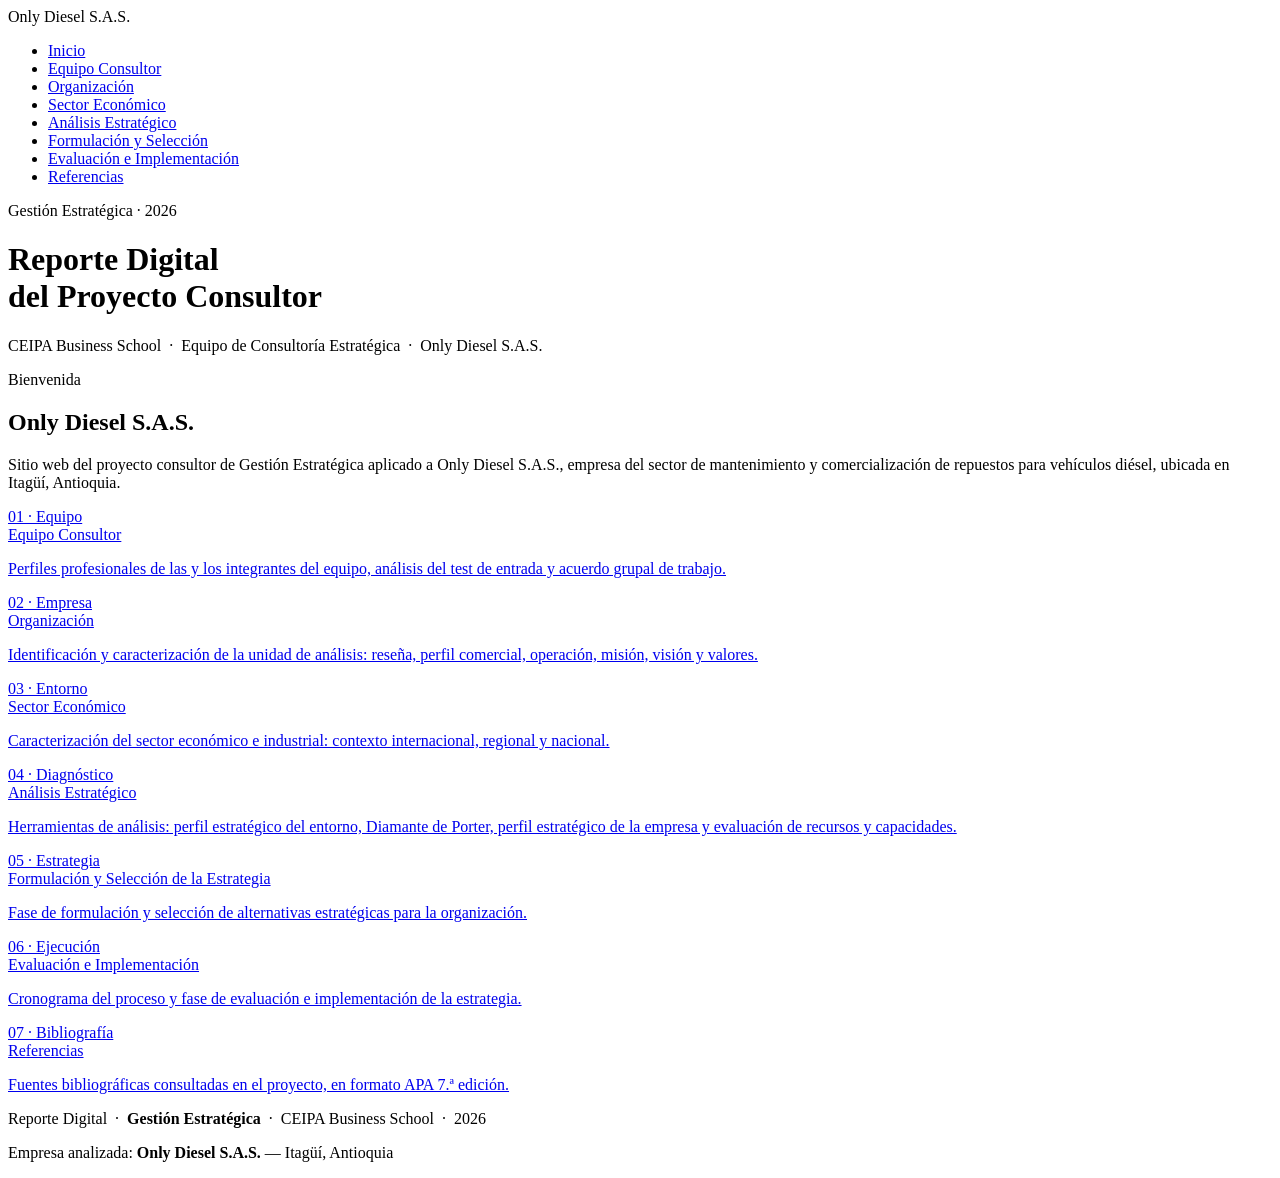
==== index.html @ 91bda651 "Add files via upload" ====
<!DOCTYPE html>
<html lang="es">
<head>
    <meta charset="UTF-8">
    <meta name="viewport" content="width=device-width, initial-scale=1.0">
    <title>Inicio · Gestión Estratégica · Only Diesel S.A.S.</title>
    <link rel="stylesheet" href="assets/css/estilos.css">
</head>
<body>

<nav>
    <div class="nav-brand"><span class="dot"></span> Only Diesel S.A.S.</div>
    <ul class="nav-links" id="navLinks">
        <li><a href="index.html" class="active" onclick="closeMenu()">Inicio</a></li>
        <li><a href="equipo.html" onclick="closeMenu()">Equipo Consultor</a></li>
        <li><a href="organizacion.html" onclick="closeMenu()">Organización</a></li>
        <li><a href="sector.html" onclick="closeMenu()">Sector Económico</a></li>
        <li><a href="analisis.html" onclick="closeMenu()">Análisis Estratégico</a></li>
        <li><a href="formulacion.html" onclick="closeMenu()">Formulación y Selección</a></li>
        <li><a href="evaluacion.html" onclick="closeMenu()">Evaluación e Implementación</a></li>
        <li><a href="referencias.html" onclick="closeMenu()">Referencias</a></li>
    </ul>
    <div class="hamburger" onclick="toggleMenu()" aria-label="Abrir menú"><span></span><span></span><span></span></div>
</nav>

<header class="hero">
    <div class="hero-badge">Gestión Estratégica · 2026</div>
    <h1>Reporte Digital<br>del Proyecto Consultor</h1>
    <p>CEIPA Business School &nbsp;·&nbsp; Equipo de Consultoría Estratégica &nbsp;·&nbsp; Only Diesel S.A.S.</p>
</header>

<section>
    <div class="section-header">
        <span class="section-tag">Bienvenida</span>
        <h2>Only Diesel S.A.S.</h2>
        <p>Sitio web del proyecto consultor de Gestión Estratégica aplicado a Only Diesel S.A.S., empresa del sector de mantenimiento y comercialización de repuestos para vehículos diésel, ubicada en Itagüí, Antioquia.</p>
    </div>

    <div class="index-grid">
        <a class="index-card" href="equipo.html">
            <div class="company-card">
                <div class="index-num">01 · Equipo</div>
                <div class="index-title">Equipo Consultor</div>
                <p class="index-desc">Perfiles profesionales de las y los integrantes del equipo, análisis del test de entrada y acuerdo grupal de trabajo.</p>
            </div>
        </a>
        <a class="index-card" href="organizacion.html">
            <div class="company-card">
                <div class="index-num">02 · Empresa</div>
                <div class="index-title">Organización</div>
                <p class="index-desc">Identificación y caracterización de la unidad de análisis: reseña, perfil comercial, operación, misión, visión y valores.</p>
            </div>
        </a>
        <a class="index-card" href="sector.html">
            <div class="company-card">
                <div class="index-num">03 · Entorno</div>
                <div class="index-title">Sector Económico</div>
                <p class="index-desc">Caracterización del sector económico e industrial: contexto internacional, regional y nacional.</p>
            </div>
        </a>
        <a class="index-card" href="analisis.html">
            <div class="company-card">
                <div class="index-num">04 · Diagnóstico</div>
                <div class="index-title">Análisis Estratégico</div>
                <p class="index-desc">Herramientas de análisis: perfil estratégico del entorno, Diamante de Porter, perfil estratégico de la empresa y evaluación de recursos y capacidades.</p>
            </div>
        </a>
        <a class="index-card" href="formulacion.html">
            <div class="company-card">
                <div class="index-num">05 · Estrategia</div>
                <div class="index-title">Formulación y Selección de la Estrategia</div>
                <p class="index-desc">Fase de formulación y selección de alternativas estratégicas para la organización.</p>
            </div>
        </a>
        <a class="index-card" href="evaluacion.html">
            <div class="company-card">
                <div class="index-num">06 · Ejecución</div>
                <div class="index-title">Evaluación e Implementación</div>
                <p class="index-desc">Cronograma del proceso y fase de evaluación e implementación de la estrategia.</p>
            </div>
        </a>
        <a class="index-card" href="referencias.html">
            <div class="company-card">
                <div class="index-num">07 · Bibliografía</div>
                <div class="index-title">Referencias</div>
                <p class="index-desc">Fuentes bibliográficas consultadas en el proyecto, en formato APA 7.ª edición.</p>
            </div>
        </a>
    </div>
</section>

<footer>
    <p>Reporte Digital &nbsp;·&nbsp; <strong>Gestión Estratégica</strong> &nbsp;·&nbsp; CEIPA Business School &nbsp;·&nbsp; 2026</p>
    <p>Empresa analizada: <strong>Only Diesel S.A.S.</strong> — Itagüí, Antioquia</p>
</footer>

<script>
    function toggleMenu() { document.getElementById('navLinks').classList.toggle('open'); }
    function closeMenu() { document.getElementById('navLinks').classList.remove('open'); }
</script>
</body>
</html>
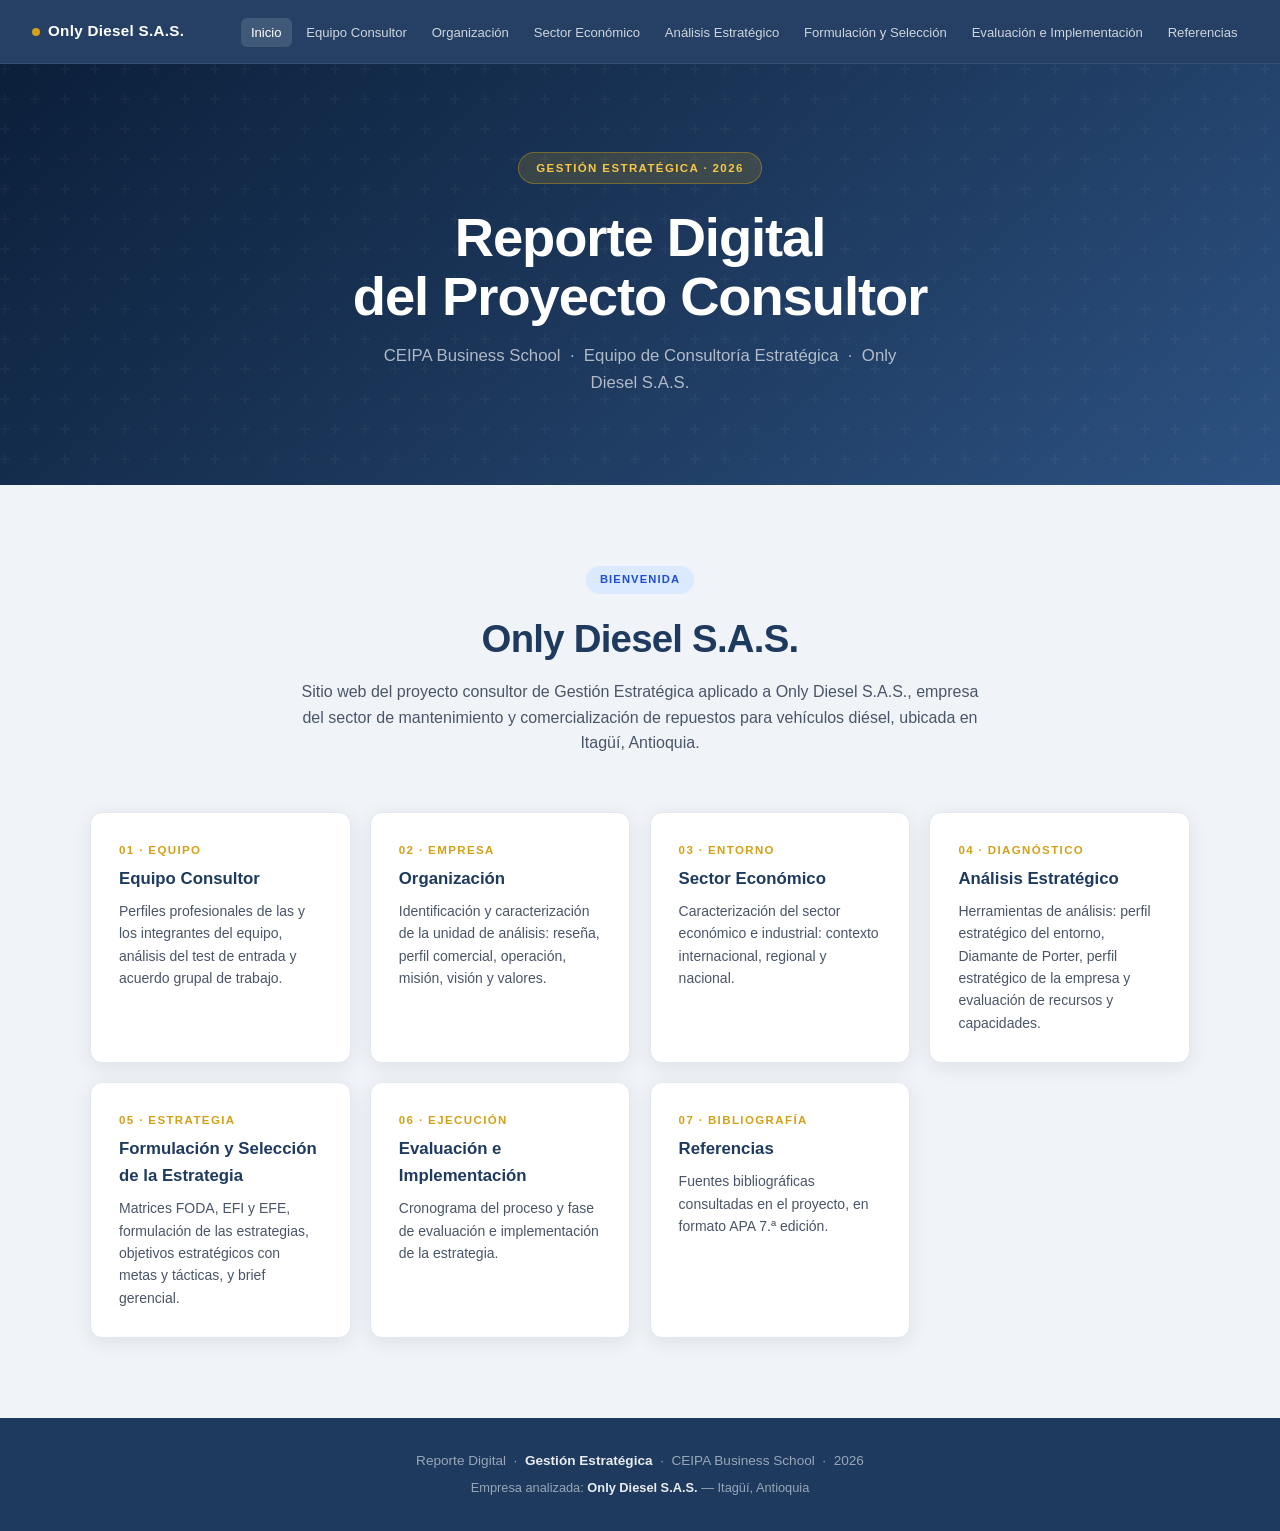
==== commit b2db3fd4: "Add files via upload" ====
--- a/index.html
+++ b/index.html
@@ -69,7 +69,7 @@
             <div class="company-card">
                 <div class="index-num">05 · Estrategia</div>
                 <div class="index-title">Formulación y Selección de la Estrategia</div>
-                <p class="index-desc">Fase de formulación y selección de alternativas estratégicas para la organización.</p>
+                <p class="index-desc">Matrices FODA, EFI y EFE, formulación de las estrategias, objetivos estratégicos con metas y tácticas, y brief gerencial.</p>
             </div>
         </a>
         <a class="index-card" href="evaluacion.html">
--- a/assets/css/estilos.css
+++ b/assets/css/estilos.css
@@ -0,0 +1,728 @@
+
+        *, *::before, *::after { box-sizing: border-box; margin: 0; padding: 0; }
+
+        :root {
+            --primary:       #1e3a5f;
+            --primary-light: #2c5282;
+            --accent:        #2563eb;
+            --gold:          #d4a017;
+            --bg:            #f0f4f8;
+            --white:         #ffffff;
+            --text:          #1a202c;
+            --text-mid:      #4a5568;
+            --text-light:    #718096;
+            --border:        #e2e8f0;
+            --shadow:        0 4px 20px rgba(0,0,0,0.08);
+            --shadow-hover:  0 8px 30px rgba(0,0,0,0.15);
+            --radius:        12px;
+            --tr:            0.3s ease;
+        }
+
+        html { scroll-behavior: smooth; }
+
+        body {
+            font-family: 'Segoe UI', -apple-system, BlinkMacSystemFont, 'Helvetica Neue', sans-serif;
+            background: var(--bg);
+            color: var(--text);
+            line-height: 1.6;
+        }
+
+        /* ── NAV ── */
+        nav {
+            position: sticky;
+            top: 0;
+            z-index: 100;
+            background: rgba(30, 58, 95, 0.97);
+            backdrop-filter: blur(12px);
+            -webkit-backdrop-filter: blur(12px);
+            border-bottom: 1px solid rgba(255,255,255,0.08);
+            padding: 0 2rem;
+            display: flex;
+            align-items: center;
+            justify-content: space-between;
+            height: 64px;
+        }
+
+        .nav-brand {
+            color: #fff;
+            font-size: 0.95rem;
+            font-weight: 700;
+            letter-spacing: 0.02em;
+            display: flex;
+            align-items: center;
+            gap: 0.5rem;
+        }
+
+        .nav-brand .dot {
+            width: 8px; height: 8px;
+            border-radius: 50%;
+            background: var(--gold);
+            display: inline-block;
+        }
+
+        .nav-links {
+            display: flex;
+            list-style: none;
+            gap: 0.25rem;
+        }
+
+        .nav-links a {
+            color: rgba(255,255,255,0.78);
+            text-decoration: none;
+            padding: 0.45rem 1rem;
+            border-radius: 6px;
+            font-size: 0.875rem;
+            font-weight: 500;
+            transition: var(--tr);
+        }
+
+        .nav-links a:hover,
+        .nav-links a.active {
+            color: #fff;
+            background: rgba(255,255,255,0.13);
+        }
+
+        .hamburger {
+            display: none;
+            flex-direction: column;
+            gap: 5px;
+            cursor: pointer;
+        }
+
+        .hamburger span {
+            display: block;
+            width: 24px; height: 2px;
+            background: #fff;
+            border-radius: 2px;
+            transition: var(--tr);
+        }
+
+        /* ── HERO ── */
+        .hero {
+            background: linear-gradient(140deg, #0b1f3a 0%, #1e3a5f 55%, #2c5282 100%);
+            color: #fff;
+            padding: 5.5rem 2rem;
+            text-align: center;
+            position: relative;
+            overflow: hidden;
+        }
+
+        .hero::before {
+            content: '';
+            position: absolute; inset: 0;
+            background: url("data:image/svg+xml,%3Csvg width='60' height='60' viewBox='0 0 60 60' xmlns='http://www.w3.org/2000/svg'%3E%3Cg fill='none' fill-rule='evenodd'%3E%3Cg fill='%23ffffff' fill-opacity='0.03'%3E%3Cpath d='M36 34v-4h-2v4h-4v2h4v4h2v-4h4v-2h-4zm0-30V0h-2v4h-4v2h4v4h2V6h4V4h-4zM6 34v-4H4v4H0v2h4v4h2v-4h4v-2H6zM6 4V0H4v4H0v2h4v4h2V6h4V4H6z'/%3E%3C/g%3E%3C/g%3E%3C/svg%3E");
+            pointer-events: none;
+        }
+
+        .hero-badge {
+            position: relative;
+            display: inline-block;
+            background: rgba(212,160,23,0.18);
+            border: 1px solid rgba(212,160,23,0.4);
+            color: #f6c846;
+            font-size: 0.72rem;
+            font-weight: 700;
+            letter-spacing: 0.12em;
+            text-transform: uppercase;
+            padding: 0.35rem 1.1rem;
+            border-radius: 100px;
+            margin-bottom: 1.5rem;
+        }
+
+        .hero h1 {
+            position: relative;
+            font-size: clamp(2rem, 5vw, 3.4rem);
+            font-weight: 800;
+            letter-spacing: -0.02em;
+            line-height: 1.1;
+            margin-bottom: 1rem;
+        }
+
+        .hero p {
+            position: relative;
+            font-size: 1.05rem;
+            color: rgba(255,255,255,0.65);
+            max-width: 520px;
+            margin: 0 auto;
+        }
+
+        /* ── SECTIONS ── */
+        section {
+            padding: 5rem 2rem;
+        }
+
+        section.alt { background: var(--white); }
+
+        .section-header {
+            text-align: center;
+            max-width: 680px;
+            margin: 0 auto 3.5rem;
+        }
+
+        .section-tag {
+            display: inline-block;
+            background: #dbeafe;
+            color: #1d4ed8;
+            font-size: 0.7rem;
+            font-weight: 700;
+            letter-spacing: 0.1em;
+            text-transform: uppercase;
+            padding: 0.3rem 0.9rem;
+            border-radius: 100px;
+            margin-bottom: 0.9rem;
+        }
+
+        .section-header h2 {
+            font-size: clamp(1.75rem, 4vw, 2.4rem);
+            font-weight: 800;
+            color: var(--primary);
+            letter-spacing: -0.02em;
+            margin-bottom: 0.6rem;
+        }
+
+        .section-header p {
+            color: var(--text-mid);
+            font-size: 1rem;
+        }
+
+        /* ── TEAM GRID ── */
+        .team-grid {
+            display: grid;
+            grid-template-columns: repeat(auto-fit, minmax(250px, 1fr));
+            gap: 1.5rem;
+            max-width: 1100px;
+            margin: 0 auto 3rem;
+        }
+
+        .team-card {
+            background: var(--white);
+            border-radius: var(--radius);
+            overflow: hidden;
+            box-shadow: var(--shadow);
+            border: 1px solid var(--border);
+            transition: transform var(--tr), box-shadow var(--tr);
+        }
+
+        .team-card:hover {
+            transform: translateY(-5px);
+            box-shadow: var(--shadow-hover);
+        }
+
+        .card-photo {
+            width: 100%;
+            height: 220px;
+            object-fit: cover;
+            object-position: center top;
+            display: block;
+        }
+
+        .card-photo-placeholder {
+            width: 100%;
+            height: 220px;
+            background: linear-gradient(135deg, #dce8f5, #c8d8ec);
+            display: flex;
+            align-items: center;
+            justify-content: center;
+        }
+
+        .card-photo-placeholder svg {
+            width: 72px; height: 72px;
+            fill: #8ca8c8;
+        }
+
+        .card-body { padding: 1.4rem 1.5rem; }
+
+        .card-role {
+            font-size: 0.68rem;
+            font-weight: 700;
+            letter-spacing: 0.1em;
+            text-transform: uppercase;
+            color: var(--accent);
+            margin-bottom: 0.2rem;
+        }
+
+        .card-name {
+            font-size: 1.05rem;
+            font-weight: 700;
+            color: var(--primary);
+            margin-bottom: 0.7rem;
+            line-height: 1.3;
+        }
+
+        .card-desc {
+            font-size: 0.875rem;
+            color: var(--text-mid);
+            line-height: 1.65;
+        }
+
+        /* ── DOWNLOADS ── */
+        .downloads-area {
+            max-width: 720px;
+            margin: 0 auto;
+            background: var(--white);
+            border-radius: var(--radius);
+            padding: 2rem;
+            box-shadow: var(--shadow);
+            border: 1px solid var(--border);
+        }
+
+        .downloads-area h3 {
+            font-size: 1rem;
+            font-weight: 700;
+            color: var(--primary);
+            margin-bottom: 1.25rem;
+            display: flex;
+            align-items: center;
+            gap: 0.6rem;
+        }
+
+        .downloads-area h3::before {
+            content: '';
+            display: block;
+            width: 4px; height: 18px;
+            background: var(--accent);
+            border-radius: 2px;
+        }
+
+        .downloads-list {
+            display: flex;
+            flex-wrap: wrap;
+            gap: 1rem;
+        }
+
+        .btn-download {
+            display: inline-flex;
+            align-items: center;
+            gap: 0.6rem;
+            background: var(--primary);
+            color: #fff;
+            text-decoration: none;
+            padding: 0.75rem 1.5rem;
+            border-radius: 8px;
+            font-size: 0.875rem;
+            font-weight: 600;
+            transition: var(--tr);
+        }
+
+        .btn-download:hover {
+            background: var(--accent);
+            transform: translateY(-1px);
+        }
+
+        .btn-download svg { width: 16px; height: 16px; flex-shrink: 0; }
+
+        /* ── COMPANY SECTION ── */
+        .company-layout {
+            display: grid;
+            grid-template-columns: 1fr 1fr;
+            gap: 2rem;
+            max-width: 1100px;
+            margin: 0 auto;
+            align-items: start;
+        }
+
+        .company-card {
+            background: var(--white);
+            border-radius: var(--radius);
+            padding: 1.75rem;
+            box-shadow: var(--shadow);
+            border: 1px solid var(--border);
+        }
+
+        .company-logo-area {
+            text-align: center;
+            padding: 1rem 0 1.5rem;
+        }
+
+        .company-logo-area img {
+            max-width: 170px;
+            height: auto;
+        }
+
+        .info-table {
+            width: 100%;
+            border-collapse: collapse;
+        }
+
+        .info-table tr { border-bottom: 1px solid var(--border); }
+        .info-table tr:last-child { border-bottom: none; }
+
+        .info-table td {
+            padding: 0.7rem 0;
+            font-size: 0.875rem;
+            vertical-align: top;
+        }
+
+        .info-table td:first-child {
+            font-weight: 600;
+            color: var(--primary);
+            width: 44%;
+        }
+
+        .info-table td:last-child { color: var(--text-mid); }
+
+        .block-title {
+            font-size: 0.68rem;
+            font-weight: 700;
+            letter-spacing: 0.1em;
+            text-transform: uppercase;
+            color: var(--accent);
+            margin-bottom: 1rem;
+        }
+
+        .block-title + * { /* first child after title, no extra margin-top */ }
+
+        .stats-row {
+            display: flex;
+            gap: 1rem;
+            margin-top: 1.5rem;
+        }
+
+        .stat-box {
+            flex: 1;
+            text-align: center;
+            background: linear-gradient(135deg, var(--primary), var(--primary-light));
+            color: #fff;
+            border-radius: 10px;
+            padding: 1.1rem;
+        }
+
+        .stat-box .num {
+            font-size: 2rem;
+            font-weight: 800;
+            line-height: 1;
+            margin-bottom: 0.2rem;
+        }
+
+        .stat-box .lbl {
+            font-size: 0.72rem;
+            opacity: 0.82;
+        }
+
+        .directors-grid {
+            display: grid;
+            grid-template-columns: 1fr 1fr;
+            gap: 1rem;
+        }
+
+        .director-card {
+            text-align: center;
+            padding: 1rem 0.75rem;
+            background: var(--bg);
+            border-radius: 10px;
+        }
+
+        .director-card img {
+            width: 76px; height: 76px;
+            border-radius: 50%;
+            object-fit: cover;
+            object-position: center top;
+            margin-bottom: 0.6rem;
+            border: 3px solid #fff;
+            box-shadow: 0 2px 10px rgba(0,0,0,0.14);
+        }
+
+        .director-name {
+            font-size: 0.875rem;
+            font-weight: 700;
+            color: var(--primary);
+            margin-bottom: 0.15rem;
+        }
+
+        .director-role {
+            font-size: 0.75rem;
+            color: var(--text-light);
+        }
+
+        .services-grid {
+            display: grid;
+            grid-template-columns: repeat(3, 1fr);
+            gap: 0.75rem;
+        }
+
+        .service-item {
+            background: var(--bg);
+            border-radius: 8px;
+            padding: 0.85rem 0.9rem;
+            border-left: 3px solid var(--accent);
+        }
+
+        .service-item h4 {
+            font-size: 0.78rem;
+            font-weight: 700;
+            color: var(--primary);
+            margin-bottom: 0.3rem;
+        }
+
+        .service-item p {
+            font-size: 0.75rem;
+            color: var(--text-light);
+            line-height: 1.45;
+        }
+
+        .brands-list {
+            display: flex;
+            flex-wrap: wrap;
+            gap: 0.4rem;
+        }
+
+        .brand-tag {
+            background: #dbeafe;
+            color: #1e40af;
+            font-size: 0.78rem;
+            font-weight: 600;
+            padding: 0.28rem 0.75rem;
+            border-radius: 100px;
+        }
+
+        .company-desc {
+            font-size: 0.9rem;
+            color: var(--text-mid);
+            line-height: 1.75;
+        }
+
+        .gap-block { margin-bottom: 1.5rem; }
+
+        /* ── REFERENCES ── */
+        .references-container {
+            max-width: 860px;
+            margin: 0 auto;
+        }
+
+        .placeholder-note {
+            background: #fef3c7;
+            border: 1px solid #fcd34d;
+            border-radius: 8px;
+            padding: 0.9rem 1.2rem;
+            font-size: 0.85rem;
+            color: #92400e;
+            margin-bottom: 1.5rem;
+            display: flex;
+            align-items: flex-start;
+            gap: 0.6rem;
+        }
+
+        .reference-item {
+            background: var(--white);
+            border-radius: var(--radius);
+            padding: 1.1rem 1.4rem;
+            margin-bottom: 0.7rem;
+            box-shadow: 0 2px 8px rgba(0,0,0,0.05);
+            border: 1px solid var(--border);
+            border-left: 4px solid var(--accent);
+            display: flex;
+            align-items: flex-start;
+            gap: 1rem;
+        }
+
+        .ref-num {
+            background: var(--accent);
+            color: #fff;
+            font-size: 0.72rem;
+            font-weight: 700;
+            min-width: 26px; height: 26px;
+            border-radius: 50%;
+            display: flex;
+            align-items: center;
+            justify-content: center;
+            flex-shrink: 0;
+            margin-top: 3px;
+        }
+
+        .ref-text {
+            font-size: 0.9rem;
+            color: var(--text-mid);
+            line-height: 1.65;
+        }
+
+        .ref-text em { color: var(--text); }
+
+        .ref-text a {
+            color: var(--accent);
+            word-break: break-all;
+            text-decoration: none;
+        }
+
+        .ref-text a:hover { text-decoration: underline; }
+
+        /* ── FOOTER ── */
+        footer {
+            background: var(--primary);
+            color: rgba(255,255,255,0.55);
+            text-align: center;
+            padding: 2rem 1rem;
+            font-size: 0.85rem;
+        }
+
+        footer strong { color: rgba(255,255,255,0.9); }
+
+        footer p + p { margin-top: 0.4rem; font-size: 0.8rem; }
+
+        /* ── RESPONSIVE ── */
+        @media (max-width: 820px) {
+            .company-layout { grid-template-columns: 1fr; }
+            .services-grid   { grid-template-columns: 1fr 1fr; }
+        }
+
+        @media (max-width: 640px) {
+            nav { padding: 0 1rem; }
+            .nav-links {
+                display: none;
+                flex-direction: column;
+                position: absolute;
+                top: 64px; left: 0; right: 0;
+                background: rgba(14,30,54,0.98);
+                padding: 1rem;
+                gap: 0.2rem;
+            }
+            .nav-links.open { display: flex; }
+            .nav-links a { padding: 0.7rem 1rem; border-radius: 6px; }
+            .hamburger { display: flex; }
+
+            .hero { padding: 3.5rem 1rem; }
+            section { padding: 3rem 1rem; }
+            .team-grid { grid-template-columns: 1fr; }
+            .services-grid { grid-template-columns: 1fr; }
+            .stats-row { flex-wrap: wrap; }
+            .stat-box { min-width: calc(50% - 0.5rem); }
+        }
+        /* ── DOC ITEMS ── */
+        .doc-item {
+            border: 1px solid var(--border);
+            border-radius: var(--radius);
+            margin-bottom: 1rem;
+            overflow: hidden;
+            background: var(--white);
+        }
+        .doc-item-title {
+            padding: 1rem 1.5rem;
+            font-size: 0.9rem;
+            font-weight: 700;
+            color: var(--primary);
+            cursor: pointer;
+            list-style: none;
+            display: flex;
+            align-items: center;
+            gap: 0.6rem;
+            background: var(--bg);
+            border-bottom: 1px solid transparent;
+        }
+        .doc-item[open] .doc-item-title {
+            border-bottom: 1px solid var(--border);
+        }
+        .doc-item-title::before {
+            content: '+';
+            display: inline-block;
+            width: 20px; height: 20px;
+            background: var(--accent);
+            color: #fff;
+            border-radius: 50%;
+            text-align: center;
+            line-height: 20px;
+            font-size: 0.9rem;
+            flex-shrink: 0;
+            transition: var(--tr);
+        }
+        .doc-item[open] .doc-item-title::before { content: '-'; }
+        .doc-item-body {
+            padding: 1.5rem;
+        }
+        .doc-subsection {
+            padding-bottom: 1.25rem;
+            margin-bottom: 1.25rem;
+            border-bottom: 1px solid var(--border);
+        }
+        .doc-subsection:last-child { border-bottom: none; margin-bottom: 0; padding-bottom: 0; }
+        .doc-subsection .company-desc { margin-bottom: 0.5rem; }
+        .doc-subsection .company-desc:last-child { margin-bottom: 0; }
+    
+/* ── ADICIONES SITIO MULTIPÁGINA ── */
+.nav-links a { padding: 0.45rem 0.65rem; font-size: 0.82rem; }
+.nav-links a.active { color: #fff; background: rgba(255,255,255,0.13); }
+.hero.hero-sub { padding: 4rem 2rem 3.2rem; }
+.hero.hero-sub h1 { font-size: clamp(1.6rem, 4vw, 2.6rem); }
+
+footer.site-footer {
+    background: var(--primary);
+    color: rgba(255,255,255,0.78);
+    text-align: center;
+    padding: 2rem 1.5rem;
+    font-size: 0.85rem;
+    margin-top: 3.5rem;
+    line-height: 1.9;
+}
+footer.site-footer strong { color: #fff; }
+
+.figure-block { text-align: center; margin: 1.8rem auto; max-width: 960px; }
+.figure-block img {
+    max-width: 100%;
+    background: #fff;
+    border-radius: 8px;
+    box-shadow: var(--shadow);
+    padding: 0.5rem;
+}
+.figure-caption {
+    font-size: 0.85rem;
+    color: var(--text-mid);
+    font-style: italic;
+    margin-top: 0.7rem;
+}
+
+.profile-card { display: grid; grid-template-columns: 250px 1fr; gap: 1.6rem; align-items: start; }
+.profile-card .member-photo {
+    width: 100%;
+    border-radius: 10px;
+    box-shadow: var(--shadow);
+    object-fit: cover;
+}
+@media (max-width: 720px) {
+    .profile-card { grid-template-columns: 1fr; }
+    .profile-card .member-photo { max-width: 260px; margin: 0 auto; }
+}
+.profile-card .company-desc { margin-bottom: 0.9rem; }
+
+.index-grid {
+    display: grid;
+    grid-template-columns: repeat(auto-fit, minmax(250px, 1fr));
+    gap: 1.2rem;
+    max-width: 1100px;
+    margin: 0 auto;
+}
+a.index-card { text-decoration: none; display: block; }
+a.index-card .company-card { height: 100%; transition: var(--tr); }
+a.index-card:hover .company-card { box-shadow: var(--shadow-hover); transform: translateY(-3px); }
+.index-num { font-size: 0.72rem; font-weight: 700; letter-spacing: 0.12em; color: var(--gold); text-transform: uppercase; margin-bottom: 0.4rem; }
+.index-title { font-weight: 700; color: var(--primary); font-size: 1.05rem; margin-bottom: 0.45rem; }
+.index-desc { color: var(--text-mid); font-size: 0.875rem; }
+
+.flow-steps { list-style: none; max-width: 640px; margin: 0.5rem auto 0; }
+.flow-steps li {
+    background: var(--bg);
+    border-left: 3px solid var(--accent);
+    border-radius: 6px;
+    padding: 0.6rem 0.9rem;
+    margin-bottom: 0.45rem;
+    font-weight: 600;
+    color: var(--primary);
+    font-size: 0.9rem;
+}
+.cita { color: var(--text-light); font-size: 0.83rem; font-style: italic; }
+ul.plain-list { margin: 0.3rem 0 0.9rem 1.2rem; color: var(--text-mid); font-size: 0.92rem; }
+ul.plain-list li { margin-bottom: 0.25rem; }
+
+/* menú colapsable antes (8 enlaces) */
+@media (max-width: 1100px) {
+    .nav-links {
+        display: none;
+        flex-direction: column;
+        position: absolute;
+        top: 64px; left: 0; right: 0;
+        background: rgba(14,30,54,0.98);
+        padding: 1rem;
+        gap: 0.2rem;
+        z-index: 99;
+    }
+    .nav-links.open { display: flex; }
+    .nav-links a { padding: 0.7rem 1rem; border-radius: 6px; }
+    .hamburger { display: flex; }
+}
